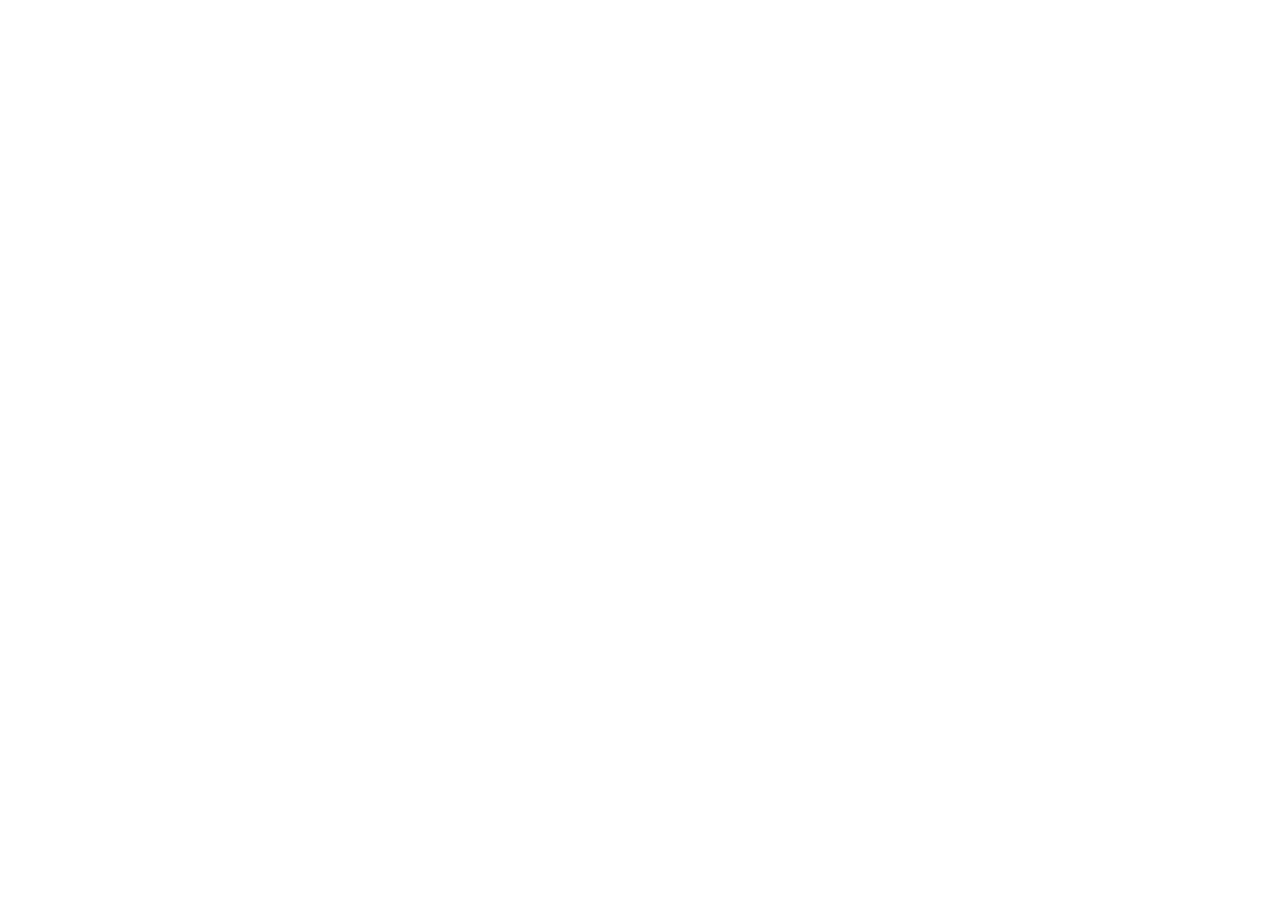
==== index.html @ a64713ef "Updates" ====
<!doctype html><html lang="en"><head><meta charset="utf-8"/><link rel="icon" href="./favicon.ico"/><meta name="viewport" content="width=device-width,initial-scale=1"/><meta name="theme-color" content="#000000"/><meta name="description" content="Web site created using create-react-app"/><link rel="apple-touch-icon" href="./logo192.png"/><link rel="manifest" href="./manifest.json"/><title>React JS</title><script defer="defer" src="./static/js/main.d6a3833c.js"></script><link href="./static/css/main.8a4c0af0.css" rel="stylesheet"></head><body><noscript>You need to enable JavaScript to run this app.</noscript><div id="root"></div></body></html>
---- static/css/main.8a4c0af0.css ----
body{-webkit-font-smoothing:antialiased;-moz-osx-font-smoothing:grayscale;font-family:-apple-system,BlinkMacSystemFont,Segoe UI,Roboto,Oxygen,Ubuntu,Cantarell,Fira Sans,Droid Sans,Helvetica Neue,sans-serif;margin:0}code{font-family:source-code-pro,Menlo,Monaco,Consolas,Courier New,monospace}.lesson-container{align-items:center;display:flex;flex-direction:column}.App{text-align:center}.App-logo{height:40vmin;pointer-events:none}@media (prefers-reduced-motion:no-preference){.App-logo{animation:App-logo-spin 20s linear infinite}}.App-header{align-items:center;background-color:#282c34;color:#fff;display:flex;flex-direction:column;font-size:calc(10px + 2vmin);justify-content:center;min-height:100vh}.App-link{color:#61dafb}@keyframes App-logo-spin{0%{transform:rotate(0deg)}to{transform:rotate(1turn)}}.my-button{border:none;border-radius:8px;color:#fff;cursor:pointer;margin:3px;padding:7px 15px}.btn-primary{background-color:#7373fd}.btn-danger{background-color:#ea8383}.btn-primary:hover{background-color:#b8b8ff}.btn-danger:hover{background-color:#ff9191}.state-practice span{margin-right:10px}.profile-card{background-color:#f4f2f0}.main-photo{height:300px;width:200px}.main-title{color:#d58e0a;font-family:Cambria,Cochin,Georgia,Times,Times New Roman,serif}.list-item,.main-title{text-align:center}.react-img{width:300px}.login-form{align-items:center;display:flex;flex-direction:column}.login-form>input{margin-bottom:4px}.login-form>label{font-size:13px;margin-bottom:2px}.counter{align-items:center;display:flex;justify-content:space-between;width:90px}
/*# sourceMappingURL=main.8a4c0af0.css.map*/
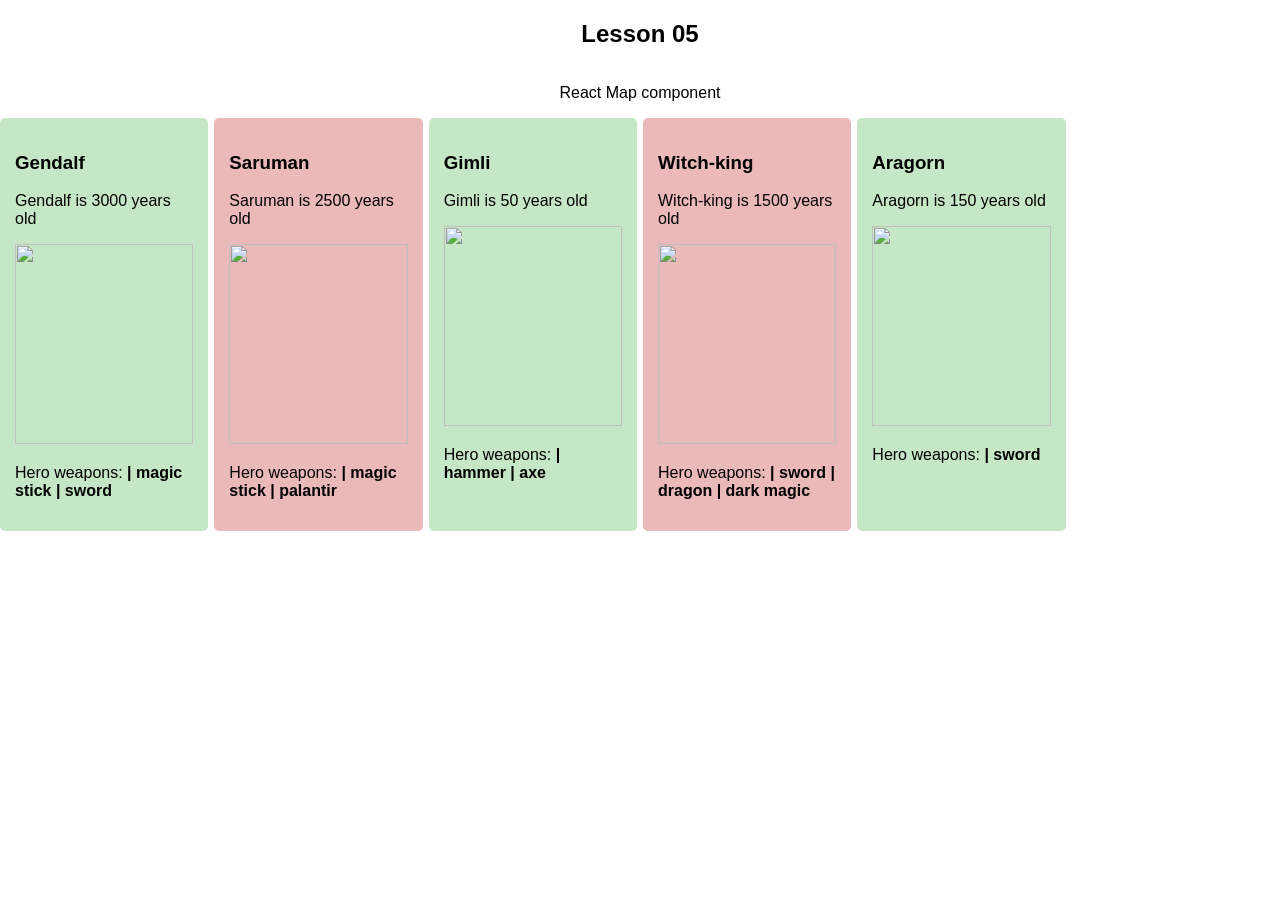
==== commit f2ca47f7: "Updates" ====
--- a/index.html
+++ b/index.html
@@ -1 +1 @@
-<!doctype html><html lang="en"><head><meta charset="utf-8"/><link rel="icon" href="./favicon.ico"/><meta name="viewport" content="width=device-width,initial-scale=1"/><meta name="theme-color" content="#000000"/><meta name="description" content="Web site created using create-react-app"/><link rel="apple-touch-icon" href="./logo192.png"/><link rel="manifest" href="./manifest.json"/><title>React JS</title><script defer="defer" src="./static/js/main.d6a3833c.js"></script><link href="./static/css/main.8a4c0af0.css" rel="stylesheet"></head><body><noscript>You need to enable JavaScript to run this app.</noscript><div id="root"></div></body></html>+<!doctype html><html lang="en"><head><meta charset="utf-8"/><link rel="icon" href="./favicon.ico"/><meta name="viewport" content="width=device-width,initial-scale=1"/><meta name="theme-color" content="#000000"/><meta name="description" content="Web site created using create-react-app"/><link rel="apple-touch-icon" href="./logo192.png"/><link rel="manifest" href="./manifest.json"/><title>React JS</title><script defer="defer" src="./static/js/main.3ab0764f.js"></script><link href="./static/css/main.336c6224.css" rel="stylesheet"></head><body><noscript>You need to enable JavaScript to run this app.</noscript><div id="root"></div></body></html>
--- a/static/css/main.336c6224.css
+++ b/static/css/main.336c6224.css
@@ -0,0 +1,2 @@
+body{-webkit-font-smoothing:antialiased;-moz-osx-font-smoothing:grayscale;font-family:-apple-system,BlinkMacSystemFont,Segoe UI,Roboto,Oxygen,Ubuntu,Cantarell,Fira Sans,Droid Sans,Helvetica Neue,sans-serif;margin:0}code{font-family:source-code-pro,Menlo,Monaco,Consolas,Courier New,monospace}.lesson-container{align-items:center;display:flex;flex-direction:column}.App{text-align:center}.App-logo{height:40vmin;pointer-events:none}@media (prefers-reduced-motion:no-preference){.App-logo{animation:App-logo-spin 20s linear infinite}}.App-header{align-items:center;background-color:#282c34;color:#fff;display:flex;flex-direction:column;font-size:calc(10px + 2vmin);justify-content:center;min-height:100vh}.App-link{color:#61dafb}@keyframes App-logo-spin{0%{transform:rotate(0deg)}to{transform:rotate(1turn)}}.my-button{border:none;border-radius:8px;color:#fff;cursor:pointer;margin:3px;padding:7px 15px}.btn-primary{background-color:#7373fd}.btn-danger{background-color:#ea8383}.btn-primary:hover{background-color:#b8b8ff}.btn-danger:hover{background-color:#ff9191}.state-practice span{margin-right:10px}.profile-card{background-color:#f4f2f0}.main-photo{height:300px;width:200px}.main-title{color:#d58e0a;font-family:Cambria,Cochin,Georgia,Times,Times New Roman,serif}.list-item,.main-title{text-align:center}.react-img{width:300px}.login-form{align-items:center;display:flex;flex-direction:column}.login-form>input{margin-bottom:4px}.login-form>label{font-size:13px;margin-bottom:2px}.counter{align-items:center;display:flex;justify-content:space-between;width:90px}*{box-sizing:border-box}.grid-container{grid-gap:6px;display:grid;gap:6px;grid-template-columns:repeat(auto-fill,minmax(200px,1fr));width:100%}.grid-container article{border-radius:5px;padding:15px}.grid-container img{height:200px;object-fit:cover;width:100%}.hero-dark{background-color:#ebb9b9}.hero-light{background-color:#c6e7c6}.weapon{font-weight:700}
+/*# sourceMappingURL=main.336c6224.css.map*/
